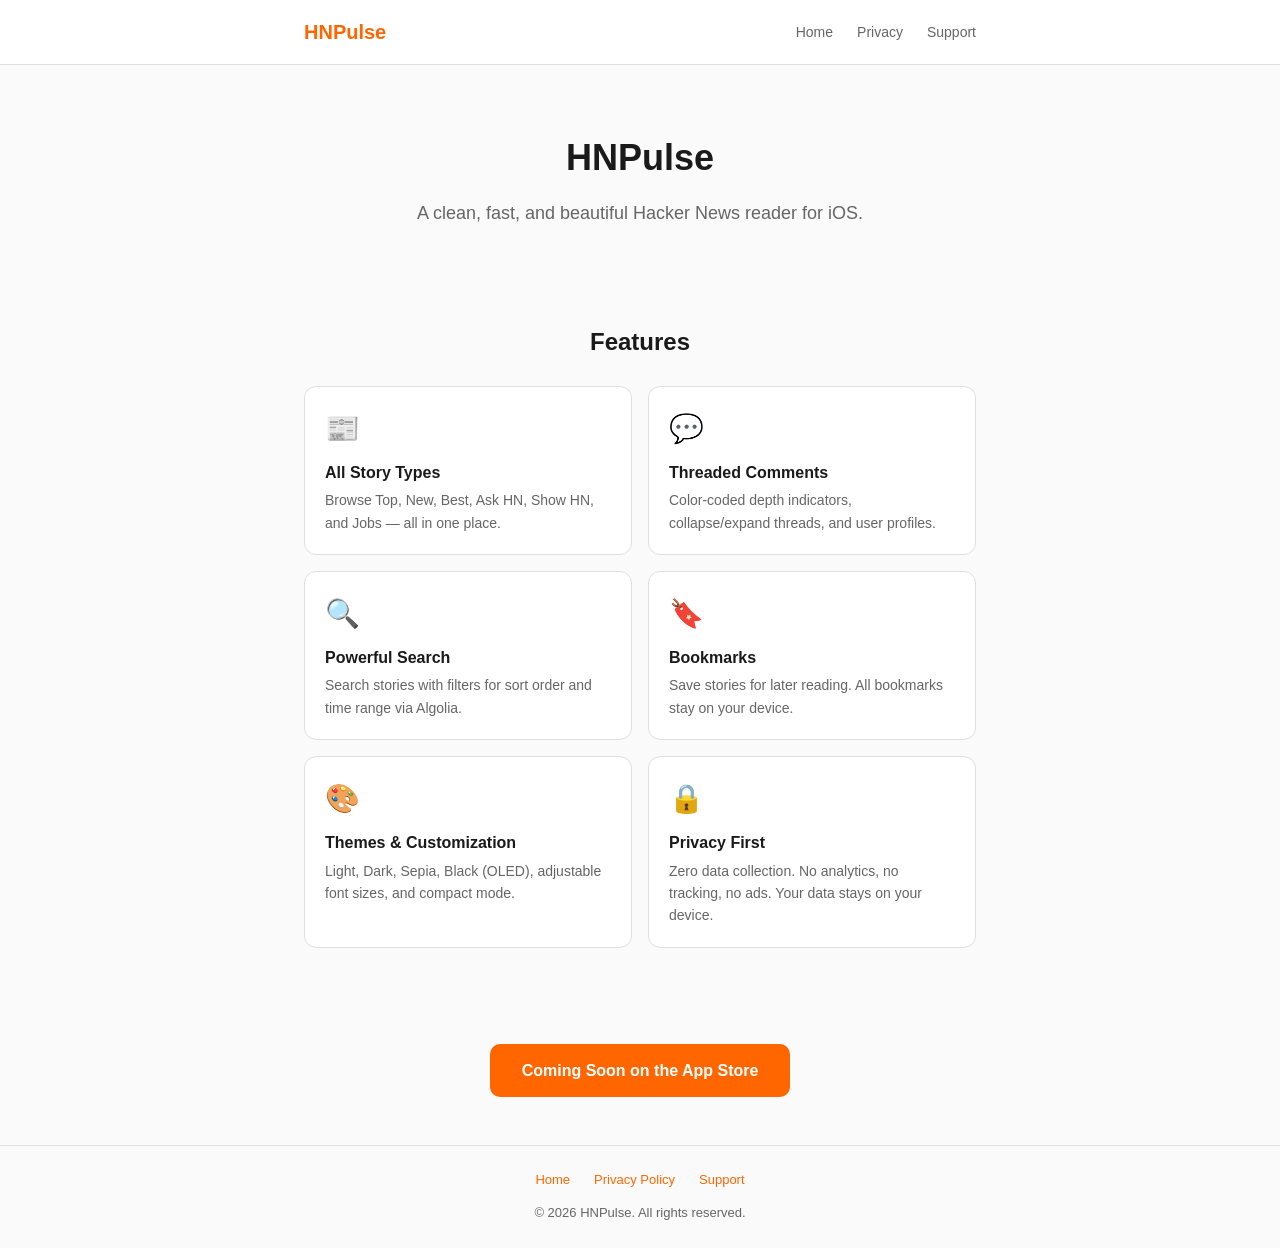
==== index.html @ 9526ea57 "Initial commit: HNPulse website — privacy policy, support, landing page Co-Authored-By: Claude Opus " ====
<!DOCTYPE html>
<html lang="en">
<head>
  <meta charset="UTF-8">
  <meta name="viewport" content="width=device-width, initial-scale=1.0">
  <title>HNPulse — A Beautiful Hacker News Reader for iOS</title>
  <link rel="stylesheet" href="style.css">
</head>
<body>
  <nav>
    <div class="container">
      <a href="index.html" class="logo">HNPulse</a>
      <div class="nav-links">
        <a href="index.html">Home</a>
        <a href="privacy.html">Privacy</a>
        <a href="support.html">Support</a>
      </div>
    </div>
  </nav>

  <div class="container">
    <section class="hero">
      <h1>HNPulse</h1>
      <p class="tagline">A clean, fast, and beautiful Hacker News reader for iOS.</p>
    </section>

    <section class="features">
      <h2>Features</h2>
      <div class="feature-grid">
        <div class="feature-card">
          <div class="icon">&#x1F4F0;</div>
          <h3>All Story Types</h3>
          <p>Browse Top, New, Best, Ask HN, Show HN, and Jobs — all in one place.</p>
        </div>
        <div class="feature-card">
          <div class="icon">&#x1F4AC;</div>
          <h3>Threaded Comments</h3>
          <p>Color-coded depth indicators, collapse/expand threads, and user profiles.</p>
        </div>
        <div class="feature-card">
          <div class="icon">&#x1F50D;</div>
          <h3>Powerful Search</h3>
          <p>Search stories with filters for sort order and time range via Algolia.</p>
        </div>
        <div class="feature-card">
          <div class="icon">&#x1F516;</div>
          <h3>Bookmarks</h3>
          <p>Save stories for later reading. All bookmarks stay on your device.</p>
        </div>
        <div class="feature-card">
          <div class="icon">&#x1F3A8;</div>
          <h3>Themes &amp; Customization</h3>
          <p>Light, Dark, Sepia, Black (OLED), adjustable font sizes, and compact mode.</p>
        </div>
        <div class="feature-card">
          <div class="icon">&#x1F512;</div>
          <h3>Privacy First</h3>
          <p>Zero data collection. No analytics, no tracking, no ads. Your data stays on your device.</p>
        </div>
      </div>
    </section>

    <section class="cta">
      <a href="#" class="btn">Coming Soon on the App Store</a>
    </section>
  </div>

  <footer>
    <div class="container">
      <div class="footer-links">
        <a href="index.html">Home</a>
        <a href="privacy.html">Privacy Policy</a>
        <a href="support.html">Support</a>
      </div>
      <p>&copy; 2026 HNPulse. All rights reserved.</p>
    </div>
  </footer>
</body>
</html>
---- style.css ----
* {
  margin: 0;
  padding: 0;
  box-sizing: border-box;
}

:root {
  --orange: #FF6600;
  --orange-dark: #E55C00;
  --bg: #FAFAFA;
  --card-bg: #FFFFFF;
  --text: #1A1A1A;
  --text-secondary: #666666;
  --border: #E0E0E0;
}

body {
  font-family: -apple-system, BlinkMacSystemFont, "Segoe UI", Roboto, Helvetica, Arial, sans-serif;
  color: var(--text);
  background: var(--bg);
  line-height: 1.6;
  -webkit-text-size-adjust: 100%;
}

a {
  color: var(--orange);
  text-decoration: none;
}

a:hover {
  text-decoration: underline;
}

.container {
  max-width: 720px;
  margin: 0 auto;
  padding: 0 24px;
}

/* Navigation */
nav {
  background: var(--card-bg);
  border-bottom: 1px solid var(--border);
  padding: 16px 0;
  position: sticky;
  top: 0;
  z-index: 10;
}

nav .container {
  display: flex;
  align-items: center;
  justify-content: space-between;
}

nav .logo {
  font-size: 20px;
  font-weight: 700;
  color: var(--orange);
  text-decoration: none;
}

nav .nav-links {
  display: flex;
  gap: 24px;
}

nav .nav-links a {
  color: var(--text-secondary);
  font-size: 14px;
  font-weight: 500;
}

nav .nav-links a:hover {
  color: var(--orange);
  text-decoration: none;
}

/* Hero */
.hero {
  text-align: center;
  padding: 64px 0 48px;
}

.hero .app-icon {
  width: 120px;
  height: 120px;
  border-radius: 24px;
  margin-bottom: 24px;
}

.hero h1 {
  font-size: 36px;
  font-weight: 700;
  margin-bottom: 12px;
}

.hero .tagline {
  font-size: 18px;
  color: var(--text-secondary);
  max-width: 480px;
  margin: 0 auto;
}

/* Features */
.features {
  padding: 48px 0;
}

.features h2 {
  font-size: 24px;
  font-weight: 700;
  margin-bottom: 24px;
  text-align: center;
}

.feature-grid {
  display: grid;
  grid-template-columns: 1fr 1fr;
  gap: 16px;
}

.feature-card {
  background: var(--card-bg);
  border: 1px solid var(--border);
  border-radius: 12px;
  padding: 20px;
}

.feature-card .icon {
  font-size: 28px;
  margin-bottom: 8px;
}

.feature-card h3 {
  font-size: 16px;
  font-weight: 600;
  margin-bottom: 4px;
}

.feature-card p {
  font-size: 14px;
  color: var(--text-secondary);
}

/* Download / CTA */
.cta {
  text-align: center;
  padding: 48px 0;
}

.cta .btn {
  display: inline-block;
  background: var(--orange);
  color: #FFFFFF;
  font-size: 16px;
  font-weight: 600;
  padding: 14px 32px;
  border-radius: 10px;
  text-decoration: none;
  transition: background 0.2s;
}

.cta .btn:hover {
  background: var(--orange-dark);
  text-decoration: none;
}

/* Page content (privacy, support) */
.page-header {
  padding: 48px 0 24px;
  text-align: center;
}

.page-header h1 {
  font-size: 28px;
  font-weight: 700;
}

.page-header .updated {
  font-size: 14px;
  color: var(--text-secondary);
  margin-top: 8px;
}

.content {
  padding: 0 0 64px;
}

.content h2 {
  font-size: 20px;
  font-weight: 600;
  margin: 32px 0 12px;
}

.content h3 {
  font-size: 17px;
  font-weight: 600;
  margin: 24px 0 8px;
}

.content p {
  margin-bottom: 12px;
}

.content ul {
  margin: 0 0 12px 24px;
}

.content li {
  margin-bottom: 6px;
}

.content .highlight {
  background: var(--card-bg);
  border-left: 4px solid var(--orange);
  padding: 16px 20px;
  border-radius: 0 8px 8px 0;
  margin: 16px 0;
}

/* FAQ */
.faq-item {
  background: var(--card-bg);
  border: 1px solid var(--border);
  border-radius: 12px;
  padding: 20px;
  margin-bottom: 12px;
}

.faq-item h3 {
  font-size: 16px;
  font-weight: 600;
  margin: 0 0 8px;
}

.faq-item p {
  font-size: 14px;
  color: var(--text-secondary);
  margin: 0;
}

/* Footer */
footer {
  border-top: 1px solid var(--border);
  padding: 24px 0;
  text-align: center;
  font-size: 13px;
  color: var(--text-secondary);
}

footer .footer-links {
  margin-bottom: 12px;
  display: flex;
  justify-content: center;
  gap: 24px;
}

/* Responsive */
@media (max-width: 600px) {
  .hero {
    padding: 40px 0 32px;
  }

  .hero h1 {
    font-size: 28px;
  }

  .hero .tagline {
    font-size: 16px;
  }

  .feature-grid {
    grid-template-columns: 1fr;
  }

  nav .nav-links {
    gap: 16px;
  }

  .page-header h1 {
    font-size: 24px;
  }
}
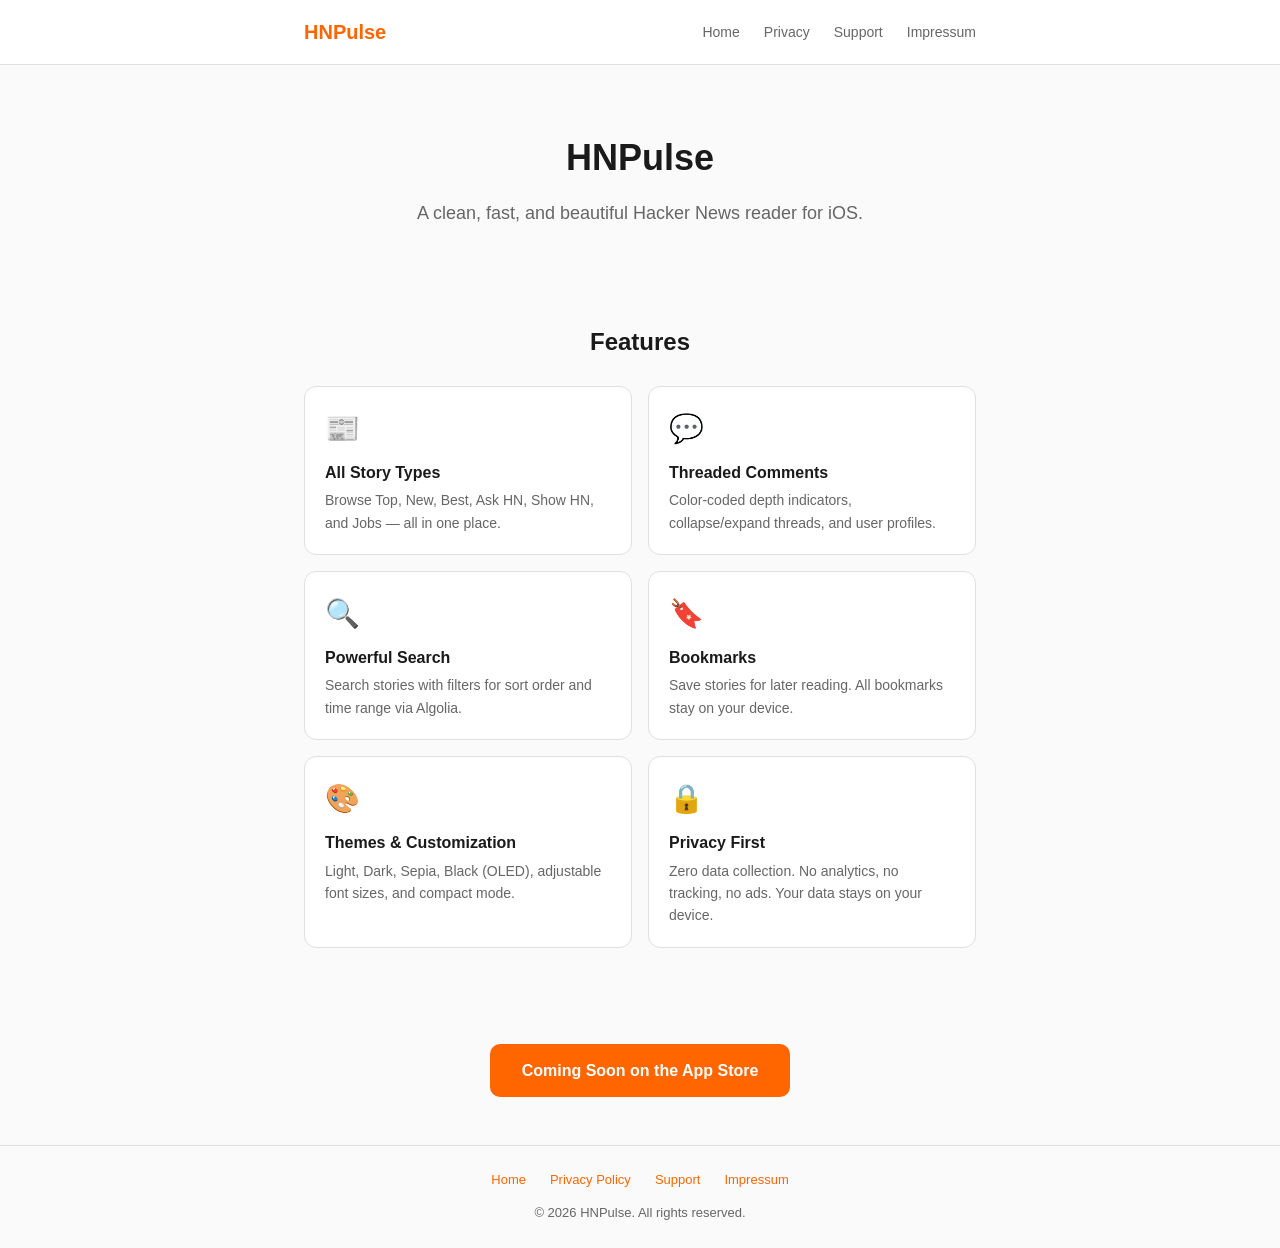
==== commit eaab5f0e: "feat: add Impressum page (DDG compliance for Germany) Co-Authored-By: Claude Opus 4.6 <noreply@anthr" ====
--- a/index.html
+++ b/index.html
@@ -14,6 +14,7 @@
         <a href="index.html">Home</a>
         <a href="privacy.html">Privacy</a>
         <a href="support.html">Support</a>
+        <a href="impressum.html">Impressum</a>
       </div>
     </div>
   </nav>
@@ -71,6 +72,7 @@
         <a href="index.html">Home</a>
         <a href="privacy.html">Privacy Policy</a>
         <a href="support.html">Support</a>
+        <a href="impressum.html">Impressum</a>
       </div>
       <p>&copy; 2026 HNPulse. All rights reserved.</p>
     </div>
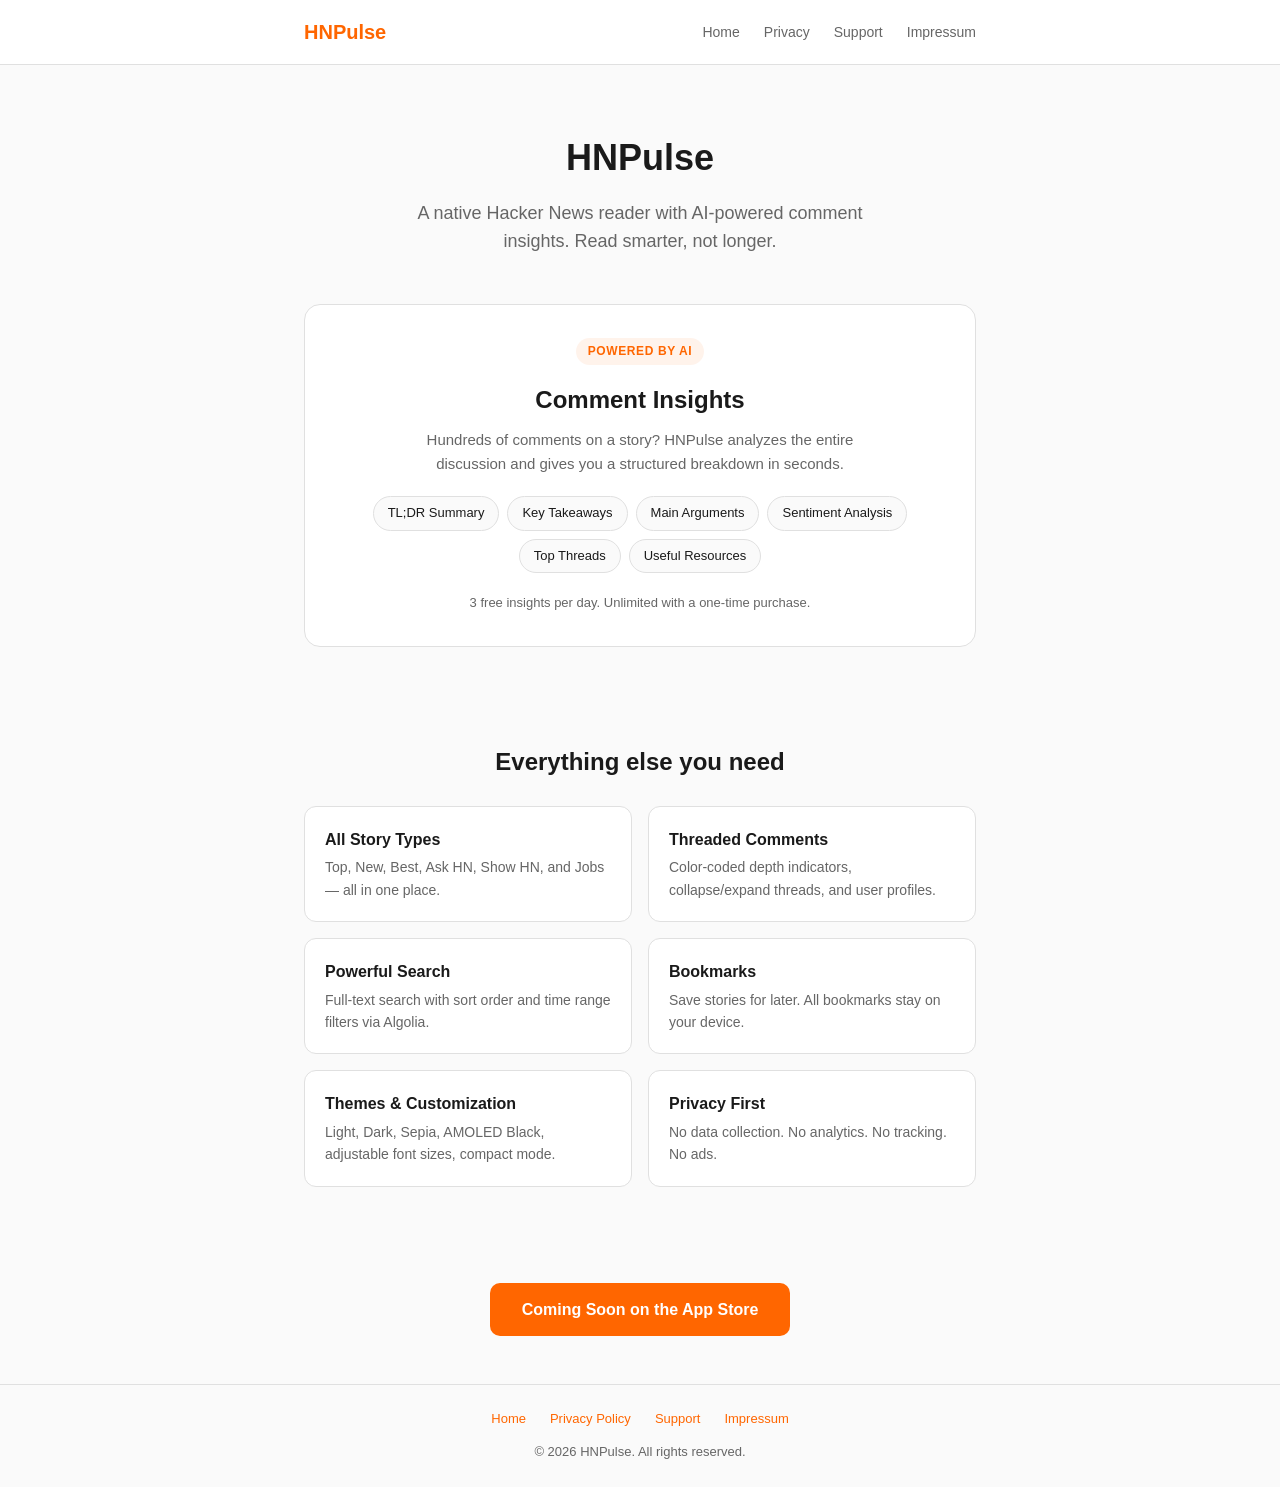
==== commit 239b4034: "feat: highlight AI Comment Insights as hero feature on landing page Added a prominent hero feature s" ====
--- a/index.html
+++ b/index.html
@@ -22,41 +22,50 @@
   <div class="container">
     <section class="hero">
       <h1>HNPulse</h1>
-      <p class="tagline">A clean, fast, and beautiful Hacker News reader for iOS.</p>
+      <p class="tagline">A native Hacker News reader with AI-powered comment insights. Read smarter, not longer.</p>
+    </section>
+
+    <section class="hero-feature">
+      <div class="hero-feature-label">Powered by AI</div>
+      <h2>Comment Insights</h2>
+      <p>Hundreds of comments on a story? HNPulse analyzes the entire discussion and gives you a structured breakdown in seconds.</p>
+      <div class="insight-pills">
+        <span class="pill">TL;DR Summary</span>
+        <span class="pill">Key Takeaways</span>
+        <span class="pill">Main Arguments</span>
+        <span class="pill">Sentiment Analysis</span>
+        <span class="pill">Top Threads</span>
+        <span class="pill">Useful Resources</span>
+      </div>
+      <p class="hero-feature-note">3 free insights per day. Unlimited with a one-time purchase.</p>
     </section>
 
     <section class="features">
-      <h2>Features</h2>
+      <h2>Everything else you need</h2>
       <div class="feature-grid">
         <div class="feature-card">
-          <div class="icon">&#x1F4F0;</div>
           <h3>All Story Types</h3>
-          <p>Browse Top, New, Best, Ask HN, Show HN, and Jobs — all in one place.</p>
+          <p>Top, New, Best, Ask HN, Show HN, and Jobs &mdash; all in one place.</p>
         </div>
         <div class="feature-card">
-          <div class="icon">&#x1F4AC;</div>
           <h3>Threaded Comments</h3>
           <p>Color-coded depth indicators, collapse/expand threads, and user profiles.</p>
         </div>
         <div class="feature-card">
-          <div class="icon">&#x1F50D;</div>
           <h3>Powerful Search</h3>
-          <p>Search stories with filters for sort order and time range via Algolia.</p>
+          <p>Full-text search with sort order and time range filters via Algolia.</p>
         </div>
         <div class="feature-card">
-          <div class="icon">&#x1F516;</div>
           <h3>Bookmarks</h3>
-          <p>Save stories for later reading. All bookmarks stay on your device.</p>
+          <p>Save stories for later. All bookmarks stay on your device.</p>
         </div>
         <div class="feature-card">
-          <div class="icon">&#x1F3A8;</div>
           <h3>Themes &amp; Customization</h3>
-          <p>Light, Dark, Sepia, Black (OLED), adjustable font sizes, and compact mode.</p>
+          <p>Light, Dark, Sepia, AMOLED Black, adjustable font sizes, compact mode.</p>
         </div>
         <div class="feature-card">
-          <div class="icon">&#x1F512;</div>
           <h3>Privacy First</h3>
-          <p>Zero data collection. No analytics, no tracking, no ads. Your data stays on your device.</p>
+          <p>No data collection. No analytics. No tracking. No ads.</p>
         </div>
       </div>
     </section>
--- a/style.css
+++ b/style.css
@@ -102,6 +102,66 @@
   margin: 0 auto;
 }
 
+/* Hero Feature (AI Insights) */
+.hero-feature {
+  background: var(--card-bg);
+  border: 1px solid var(--border);
+  border-radius: 16px;
+  padding: 32px;
+  text-align: center;
+  margin-bottom: 48px;
+}
+
+.hero-feature-label {
+  display: inline-block;
+  font-size: 12px;
+  font-weight: 600;
+  text-transform: uppercase;
+  letter-spacing: 0.05em;
+  color: var(--orange);
+  background: rgba(255, 102, 0, 0.08);
+  padding: 4px 12px;
+  border-radius: 100px;
+  margin-bottom: 16px;
+}
+
+.hero-feature h2 {
+  font-size: 24px;
+  font-weight: 700;
+  margin-bottom: 8px;
+}
+
+.hero-feature p {
+  font-size: 15px;
+  color: var(--text-secondary);
+  max-width: 480px;
+  margin: 0 auto 20px;
+}
+
+.insight-pills {
+  display: flex;
+  flex-wrap: wrap;
+  justify-content: center;
+  gap: 8px;
+  margin-bottom: 20px;
+}
+
+.pill {
+  font-size: 13px;
+  font-weight: 500;
+  color: var(--text);
+  background: var(--bg);
+  border: 1px solid var(--border);
+  padding: 6px 14px;
+  border-radius: 100px;
+}
+
+.hero-feature-note {
+  font-size: 13px !important;
+  color: var(--text-secondary);
+  margin-bottom: 0 !important;
+}
+
 /* Features */
 .features {
   padding: 48px 0;
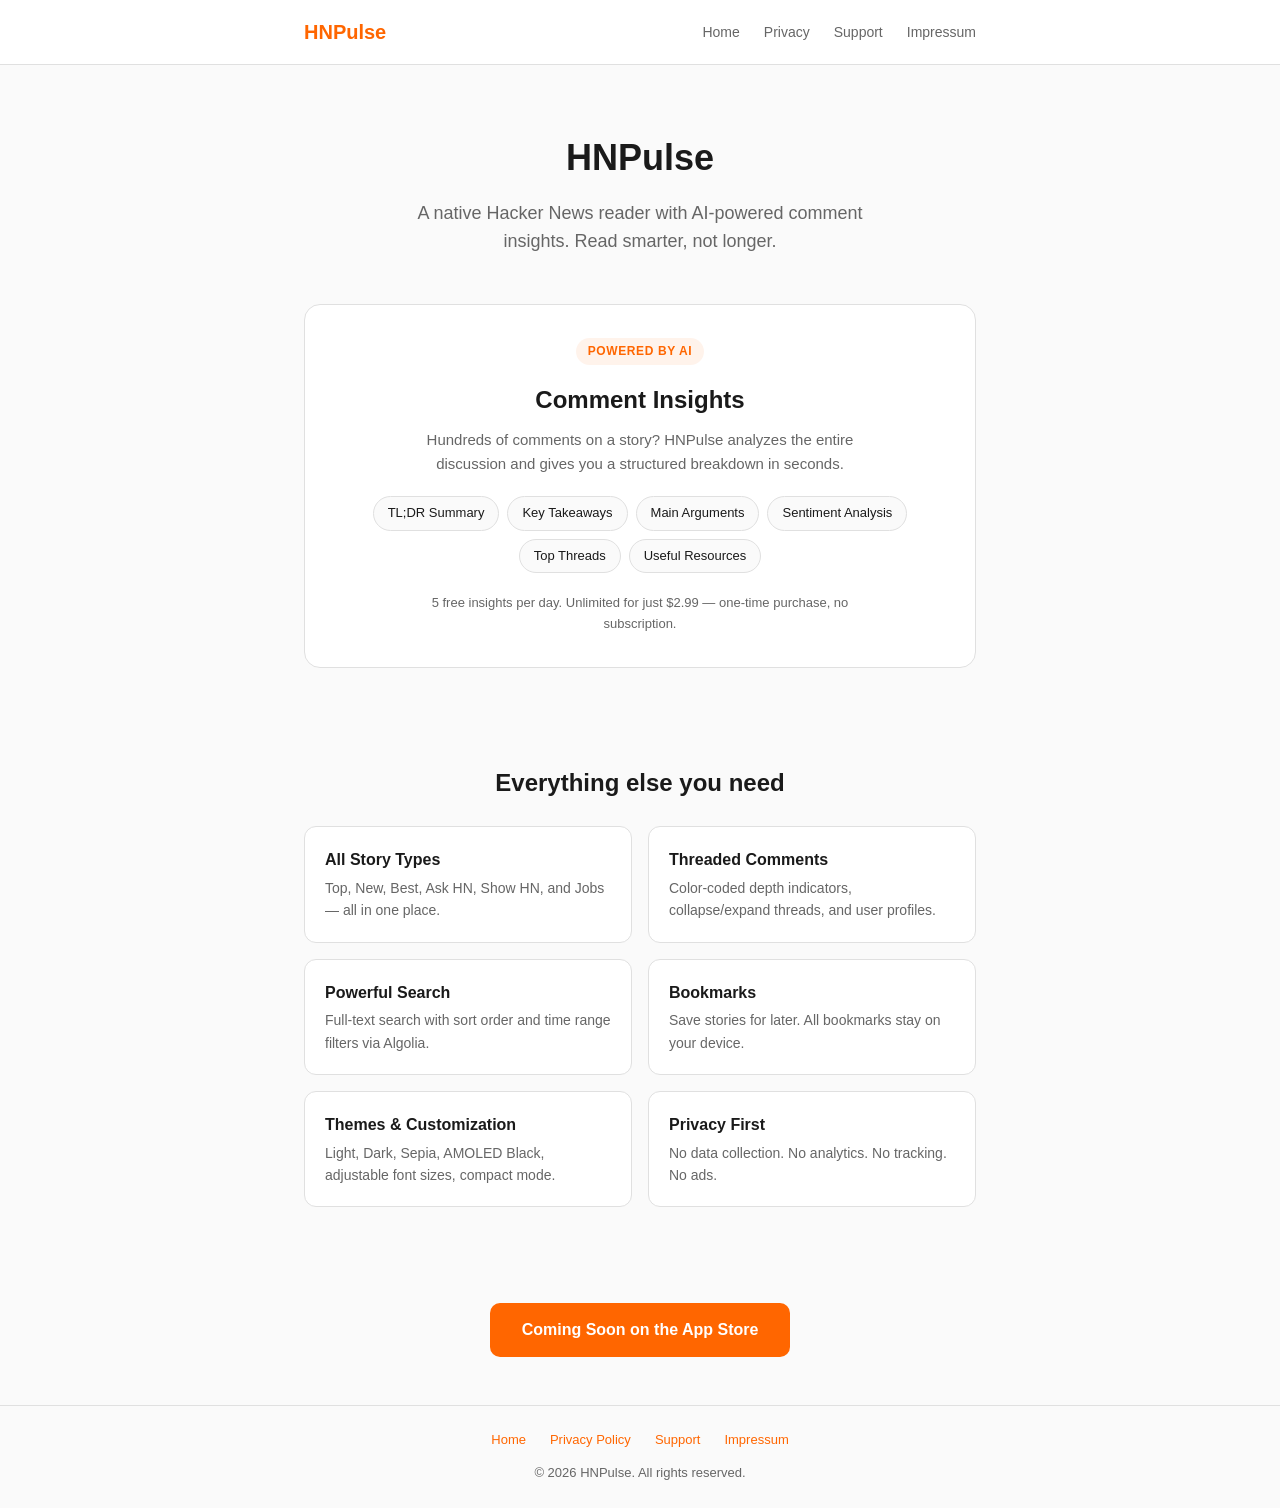
==== commit c20154c5: "fix: correct free tier to 5/day and show $2.99 price Co-Authored-By: Claude Opus 4.6 <noreply@anthro" ====
--- a/index.html
+++ b/index.html
@@ -37,7 +37,7 @@
         <span class="pill">Top Threads</span>
         <span class="pill">Useful Resources</span>
       </div>
-      <p class="hero-feature-note">3 free insights per day. Unlimited with a one-time purchase.</p>
+      <p class="hero-feature-note">5 free insights per day. Unlimited for just $2.99 — one-time purchase, no subscription.</p>
     </section>
 
     <section class="features">
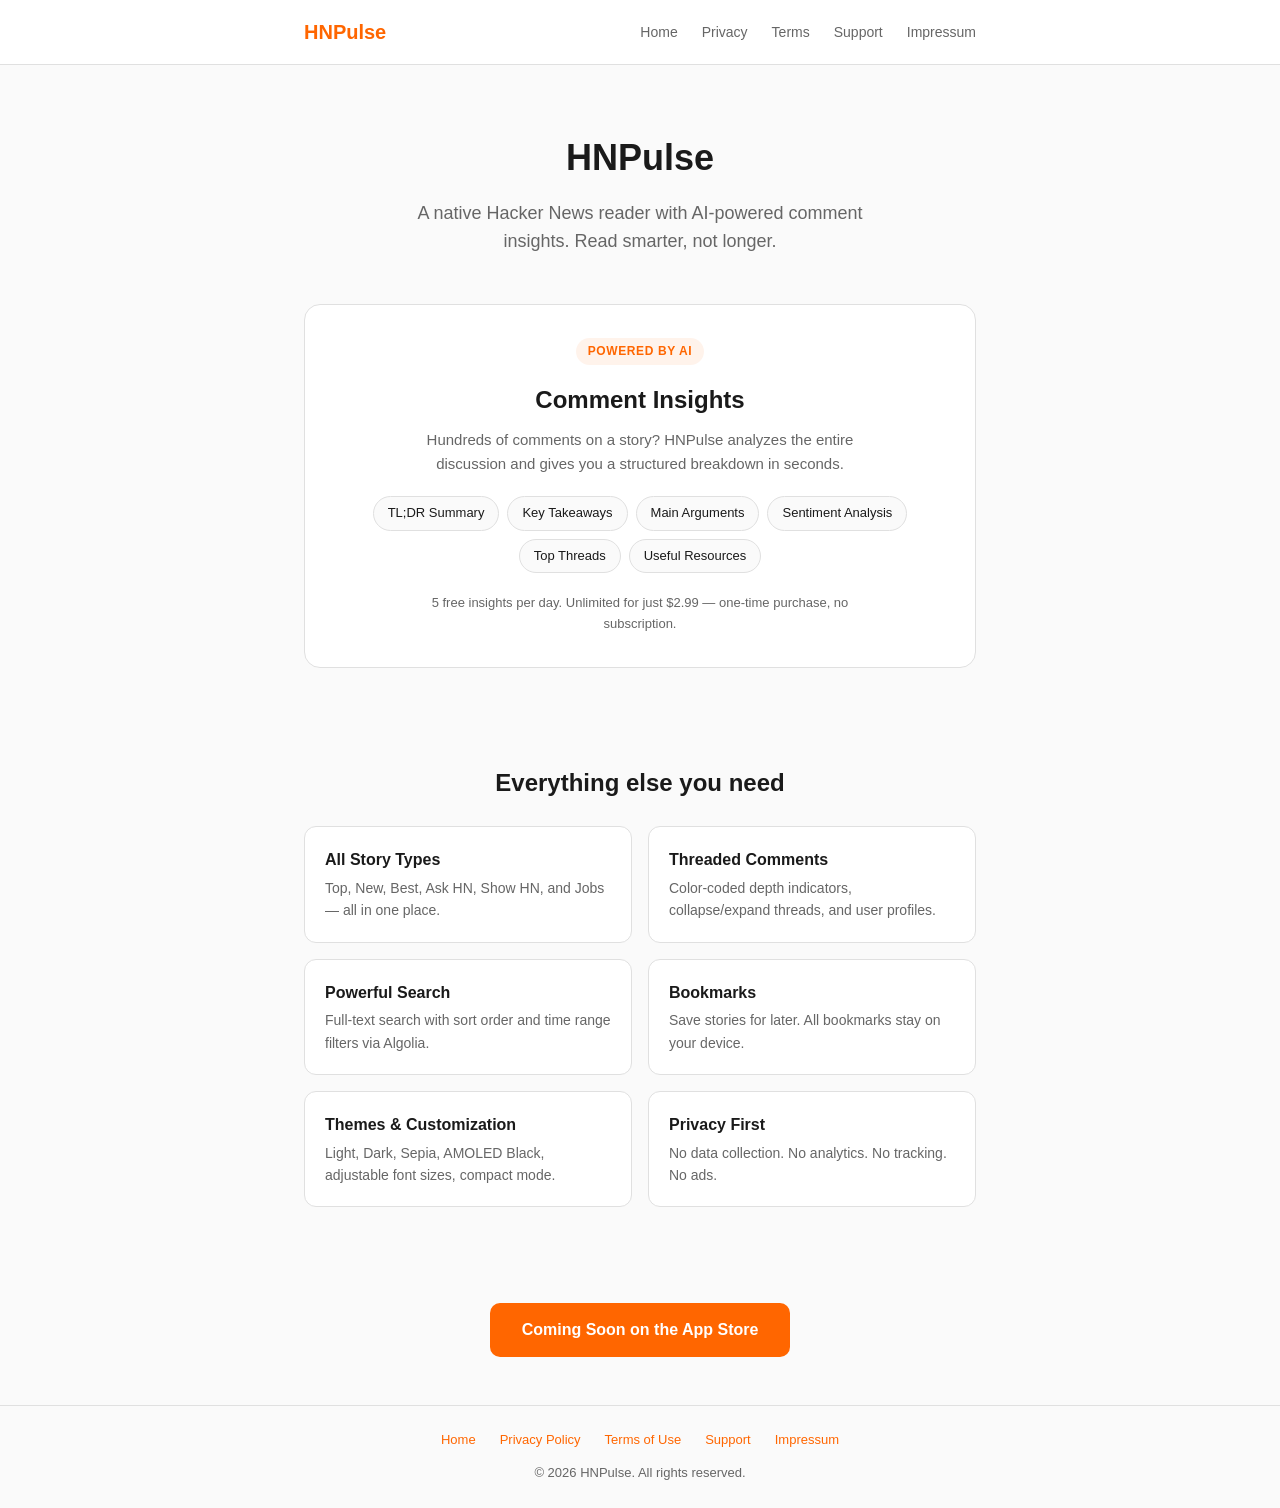
==== commit 8d738c69: "docs: add Terms of Use page and update nav across all pages Required by App Store Guideline 3.1.2 fo" ====
--- a/index.html
+++ b/index.html
@@ -13,6 +13,7 @@
       <div class="nav-links">
         <a href="index.html">Home</a>
         <a href="privacy.html">Privacy</a>
+        <a href="terms.html">Terms</a>
         <a href="support.html">Support</a>
         <a href="impressum.html">Impressum</a>
       </div>
@@ -80,6 +81,7 @@
       <div class="footer-links">
         <a href="index.html">Home</a>
         <a href="privacy.html">Privacy Policy</a>
+        <a href="terms.html">Terms of Use</a>
         <a href="support.html">Support</a>
         <a href="impressum.html">Impressum</a>
       </div>
